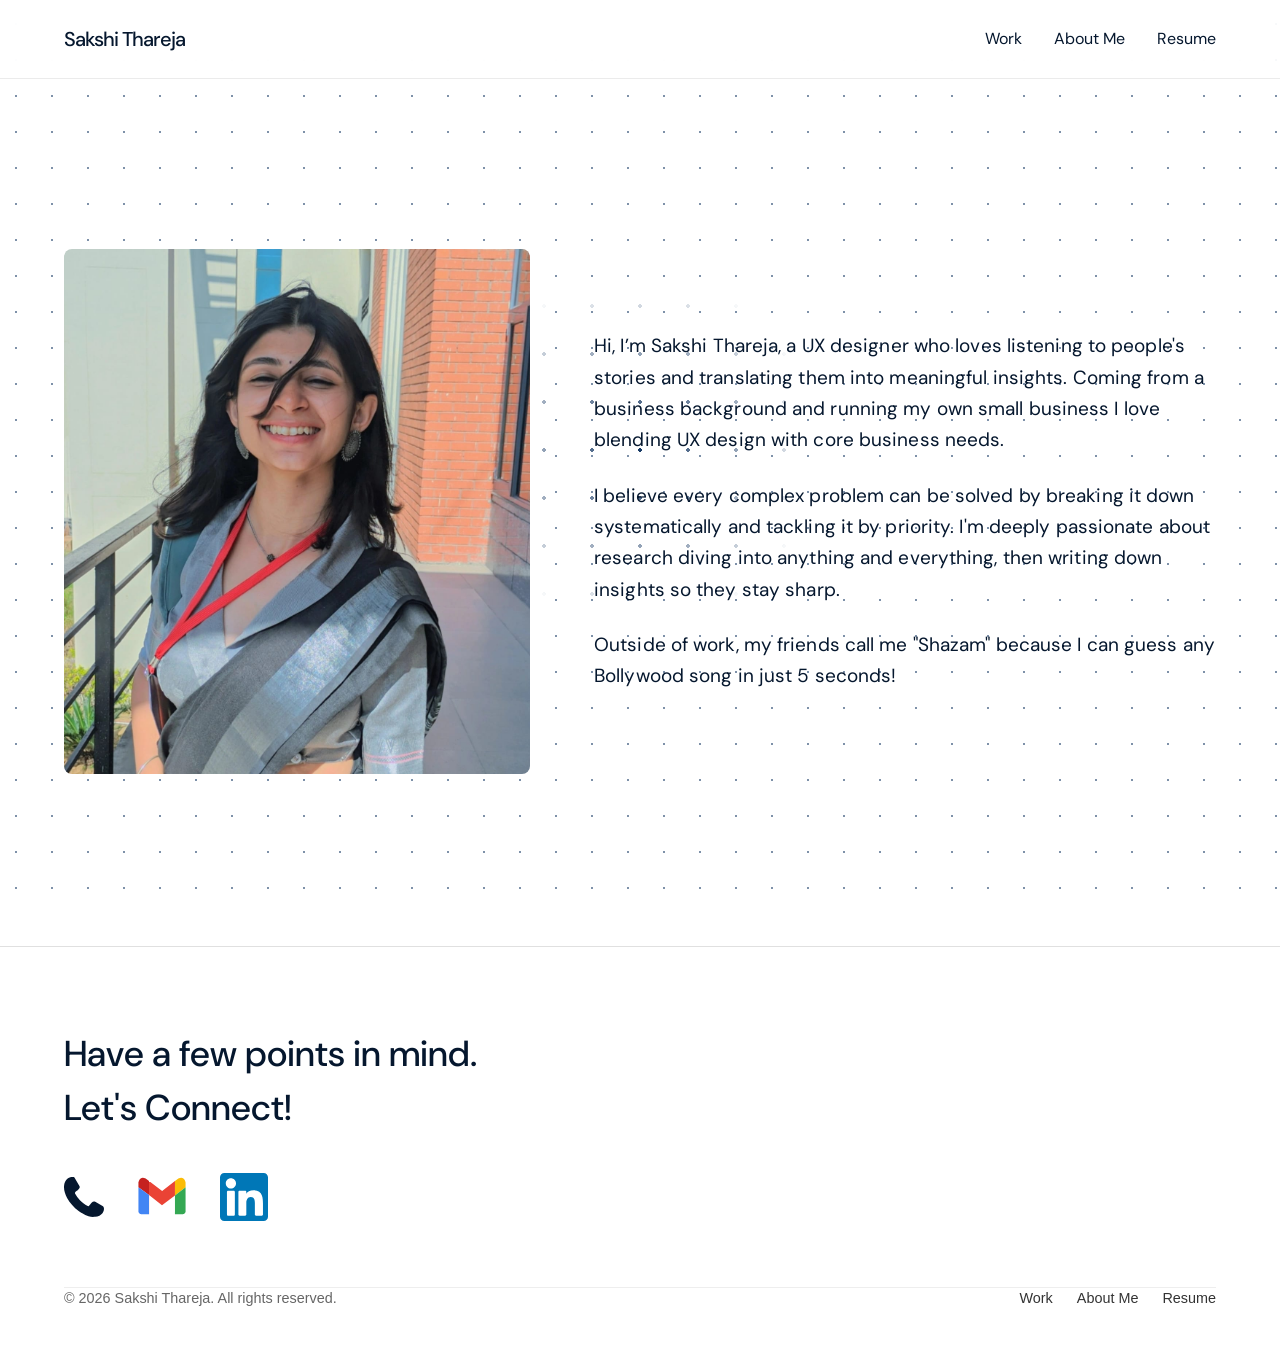
==== about.html @ 6c751b33 "Update About Me text with new bio and philosophy paragraphs" ====
<!DOCTYPE html>
<html lang="en">
<head>
  <meta charset="UTF-8">
  <meta name="viewport" content="width=device-width, initial-scale=1.0">
  <meta name="description" content="Sakshi Thareja — About Me: Connecting everyday details to UX Design.">
  <title>About Me — Sakshi Thareja</title>

  <!-- Google Font: DM Sans & Fontshare (Ranade / Switzer) -->
  <link rel="preconnect" href="https://fonts.googleapis.com">
  <link rel="preconnect" href="https://fonts.gstatic.com" crossorigin>
  <link href="https://fonts.googleapis.com/css2?family=DM+Sans:opsz,wght@9..40,300;9..40,400;9..40,500;9..40,700;9..40,800&display=swap" rel="stylesheet">
  <link href="https://api.fontshare.com/v2/css?f[]=ranade@500,600,700&f[]=switzer@400,500&display=swap" rel="stylesheet">

  <!-- Stylesheet -->
  <link rel="stylesheet" href="style.css">
  <style>
    /* Dedicated Page Styling Adjustments for about.html */
    body.about-page #about-me-section {
      margin-top: 120px !important;
      margin-bottom: 120px !important;
      min-height: 70vh !important;
      display: flex !important;
      align-items: center !important;
    }
  </style>
</head>
<body class="about-page">

  <!-- Custom Tracking Cursor -->
  <div id="custom-cursor">
    <!-- INACTIVE STATE -->
    <div class="cursor-inactive">
      <svg xmlns="http://www.w3.org/2000/svg" width="100%" height="100%" viewBox="0 0 190 188" fill="none">
        <g filter="url(#filter0_dd_424_8)">
          <circle cx="94" cy="89" r="83" stroke="white" stroke-width="4" shape-rendering="crispEdges"/>
        </g>
        <g filter="url(#filter1_dd_424_8)">
          <circle cx="94.5" cy="88.5" r="17.5" fill="#F3F3F3"/>
          <circle cx="94.5" cy="88.5" r="15.5" stroke="white" stroke-width="4"/>
        </g>
        <defs>
          <filter id="filter0_dd_424_8" x="0" y="0" width="189.5" height="187.5" filterUnits="userSpaceOnUse" color-interpolation-filters="sRGB">
            <feFlood flood-opacity="0" result="BackgroundImageFix"/>
            <feColorMatrix in="SourceAlpha" type="matrix" values="0 0 0 0 0 0 0 0 0 0 0 0 0 0 0 0 0 0 127 0" result="hardAlpha"/>
            <feOffset dx="3" dy="6"/>
            <feGaussianBlur stdDeviation="3.75"/>
            <feComposite in2="hardAlpha" operator="out"/>
            <feColorMatrix type="matrix" values="0 0 0 0 0.393996 0 0 0 0 0.846492 0 0 0 0 0.959615 0 0 0 0.41 0"/>
            <feBlend mode="normal" in2="BackgroundImageFix" result="effect1_dropShadow_424_8"/>
            <feColorMatrix in="SourceAlpha" type="matrix" values="0 0 0 0 0 0 0 0 0 0 0 0 0 0 0 0 0 0 127 0" result="hardAlpha"/>
            <feOffset dx="-5"/>
            <feGaussianBlur stdDeviation="2"/>
            <feComposite in2="hardAlpha" operator="out"/>
            <feColorMatrix type="matrix" values="0 0 0 0 0.393996 0 0 0 0 0.846492 0 0 0 0 0.959615 0 0 0 0.14 0"/>
            <feBlend mode="normal" in2="effect1_dropShadow_424_8" result="effect2_dropShadow_424_8"/>
            <feBlend mode="normal" in="SourceGraphic" in2="effect2_dropShadow_424_8" result="shape"/>
          </filter>
          <filter id="filter1_dd_424_8" x="68" y="67" width="54.5" height="52.5" filterUnits="userSpaceOnUse" color-interpolation-filters="sRGB">
            <feFlood flood-opacity="0" result="BackgroundImageFix"/>
            <feColorMatrix in="SourceAlpha" type="matrix" values="0 0 0 0 0 0 0 0 0 0 0 0 0 0 0 0 0 0 127 0" result="hardAlpha"/>
            <feOffset dx="3" dy="6"/>
            <feGaussianBlur stdDeviation="3.75"/>
            <feComposite in2="hardAlpha" operator="out"/>
            <feColorMatrix type="matrix" values="0 0 0 0 0.393996 0 0 0 0 0.846492 0 0 0 0 0.959615 0 0 0 0.41 0"/>
            <feBlend mode="normal" in2="BackgroundImageFix" result="effect1_dropShadow_424_8"/>
            <feColorMatrix in="SourceAlpha" type="matrix" values="0 0 0 0 0 0 0 0 0 0 0 0 0 0 0 0 0 0 127 0" result="hardAlpha"/>
            <feOffset dx="-5"/>
            <feGaussianBlur stdDeviation="2"/>
            <feComposite in2="hardAlpha" operator="out"/>
            <feColorMatrix type="matrix" values="0 0 0 0 0.393996 0 0 0 0 0.846492 0 0 0 0 0.959615 0 0 0 0.14 0"/>
            <feBlend mode="normal" in2="effect1_dropShadow_424_8" result="effect2_dropShadow_424_8"/>
            <feBlend mode="normal" in="SourceGraphic" in2="effect2_dropShadow_424_8" result="shape"/>
          </filter>
        </defs>
      </svg>
    </div>

    <!-- ACTIVE STATE -->
    <div class="cursor-active">
      <svg xmlns="http://www.w3.org/2000/svg" width="100%" height="100%" viewBox="0 0 190 188" fill="none">
        <g filter="url(#filter0_dd_424_9)">
          <circle cx="94" cy="89" r="83" stroke="white" stroke-width="4" shape-rendering="crispEdges"/>
        </g>
        <g filter="url(#filter1_dd_424_9)">
          <circle cx="94.5" cy="88.5" r="37.5" fill="#F3F3F3"/>
          <circle cx="94.5" cy="88.5" r="35.5" stroke="white" stroke-width="4"/>
        </g>
        <defs>
          <filter id="filter0_dd_424_9" x="0" y="0" width="189.5" height="187.5" filterUnits="userSpaceOnUse" color-interpolation-filters="sRGB">
            <feFlood flood-opacity="0" result="BackgroundImageFix"/>
            <feColorMatrix in="SourceAlpha" type="matrix" values="0 0 0 0 0 0 0 0 0 0 0 0 0 0 0 0 0 0 127 0" result="hardAlpha"/>
            <feOffset dx="3" dy="6"/>
            <feGaussianBlur stdDeviation="3.75"/>
            <feComposite in2="hardAlpha" operator="out"/>
            <feColorMatrix type="matrix" values="0 0 0 0 0.393996 0 0 0 0 0.846492 0 0 0 0 0.959615 0 0 0 0.41 0"/>
            <feBlend mode="normal" in2="BackgroundImageFix" result="effect1_dropShadow_424_9"/>
            <feColorMatrix in="SourceAlpha" type="matrix" values="0 0 0 0 0 0 0 0 0 0 0 0 0 0 0 0 0 0 127 0" result="hardAlpha"/>
            <feOffset dx="-5"/>
            <feGaussianBlur stdDeviation="2"/>
            <feComposite in2="hardAlpha" operator="out"/>
            <feColorMatrix type="matrix" values="0 0 0 0 0.393996 0 0 0 0 0.846492 0 0 0 0 0.959615 0 0 0 0.14 0"/>
            <feBlend mode="normal" in2="effect1_dropShadow_424_9" result="effect2_dropShadow_424_9"/>
            <feBlend mode="normal" in="SourceGraphic" in2="effect2_dropShadow_424_9" result="shape"/>
          </filter>
          <filter id="filter1_dd_424_9" x="48" y="47" width="94.5" height="92.5" filterUnits="userSpaceOnUse" color-interpolation-filters="sRGB">
            <feFlood flood-opacity="0" result="BackgroundImageFix"/>
            <feColorMatrix in="SourceAlpha" type="matrix" values="0 0 0 0 0 0 0 0 0 0 0 0 0 0 0 0 0 0 127 0" result="hardAlpha"/>
            <feOffset dx="3" dy="6"/>
            <feGaussianBlur stdDeviation="3.75"/>
            <feComposite in2="hardAlpha" operator="out"/>
            <feColorMatrix type="matrix" values="0 0 0 0 0.393996 0 0 0 0 0.846492 0 0 0 0 0.959615 0 0 0 0.41 0"/>
            <feBlend mode="normal" in2="BackgroundImageFix" result="effect1_dropShadow_424_9"/>
            <feColorMatrix in="SourceAlpha" type="matrix" values="0 0 0 0 0 0 0 0 0 0 0 0 0 0 0 0 0 0 127 0" result="hardAlpha"/>
            <feOffset dx="-5"/>
            <feGaussianBlur stdDeviation="2"/>
            <feComposite in2="hardAlpha" operator="out"/>
            <feColorMatrix type="matrix" values="0 0 0 0 0.393996 0 0 0 0 0.846492 0 0 0 0 0.959615 0 0 0 0.14 0"/>
            <feBlend mode="normal" in2="effect1_dropShadow_424_9" result="effect2_dropShadow_424_9"/>
            <feBlend mode="normal" in="SourceGraphic" in2="effect2_dropShadow_424_9" result="shape"/>
          </filter>
        </defs>
      </svg>
    </div>
  </div>

  <!-- Interactive Dot Grid Container -->
  <div id="interactive-grid" aria-hidden="true"></div>

  <!-- Navigation Bar Header -->
  <header class="site-header">
    <nav class="navbar" aria-label="Main Navigation">
      <a href="index.html" class="brand-logo">Sakshi Thareja</a>

      <button class="menu-toggle" id="menuToggle" aria-label="Toggle navigation menu" aria-expanded="false" aria-controls="primaryNav">
        <span class="hamburger-bar"></span>
        <span class="hamburger-bar"></span>
        <span class="hamburger-bar"></span>
      </button>

      <ul class="nav-links" id="primaryNav">
        <li><a href="index.html#work" class="nav-link">Work</a></li>
        <li><a href="about.html" class="nav-link active">About Me</a></li>
        <li><a href="index.html#resume" class="nav-link">Resume</a></li>
      </ul>
    </nav>
  </header>

  <!-- Main Content -->
  <main class="main-content">
    <!-- Standalone About Me Section -->
    <section id="about-me-section" class="about-container">
      <div class="about-grid">
        <!-- Left Column: Image -->
        <div class="about-image-wrapper">
          <img src="My image.jpeg" alt="Sakshi Thareja" class="about-image">
        </div>
        
        <!-- Right Column: Content -->
        <div class="about-text-content">
          <p class="about-bio-para">
            Hi, I’m Sakshi Thareja, a UX designer who loves listening to people's stories and translating them into meaningful insights. Coming from a business background and running my own small business I love blending UX design with core business needs.
          </p>
          <p class="about-bio-para">
            I believe every complex problem can be solved by breaking it down systematically and tackling it by priority. I'm deeply passionate about research diving into anything and everything, then writing down insights so they stay sharp.
          </p>
          <p class="about-bio-para">
            Outside of work, my friends call me "Shazam" because I can guess any Bollywood song in just 5 seconds!
          </p>
        </div>
      </div>
    </section>
  </main>

  <!-- Footer Area -->
  <footer class="site-footer" id="resume">
    <div class="footer-container">
      <div class="footer-main footer-cta-wrapper">
        <h2 class="footer-cta-text">
          Have a few points in mind.<br>Let's Connect!
        </h2>
        <div class="footer-social-links">
          <!-- 1st Icon: Phone -->
          <a href="#" aria-label="Call Me" class="social-icon phone-icon">
            <svg xmlns="http://www.w3.org/2000/svg" width="40" height="40" viewBox="0 0 40 40" fill="none">
              <g clip-path="url(#clip0_446_11)">
                <path d="M11.0155 16.4395C12.3599 18.8767 13.9094 21.2158 15.9211 23.3488C17.9393 25.4949 20.4491 27.4479 23.6978 29.1164C23.9387 29.2341 24.1666 29.2341 24.3716 29.1523C24.6809 29.0346 24.9966 28.7761 25.3059 28.4653C25.5468 28.2233 25.8462 27.8372 26.1587 27.4152C27.4087 25.7631 28.955 23.7119 31.1392 24.7392C31.188 24.7621 31.2239 24.7882 31.2727 24.8079L38.5578 29.0182C38.5806 29.0313 38.6067 29.0542 38.6262 29.0673C39.5865 29.7314 39.9836 30.7554 39.9934 31.9167C39.9934 33.0977 39.5604 34.4259 38.9257 35.548C38.0858 37.03 36.8489 38.0114 35.4231 38.6592C34.0656 39.2873 32.5552 39.6242 31.1034 39.8402C28.8248 40.1771 26.6893 39.9612 24.5051 39.2873C22.3697 38.6232 20.218 37.5273 17.8677 36.0682L17.6952 35.957C16.6177 35.2798 15.4524 34.5568 14.3098 33.7029C10.1301 30.5296 5.86903 25.9463 3.09234 20.9018C0.764865 16.6685 -0.504666 12.0983 0.188693 7.74399C0.572808 5.35583 1.59169 3.18359 3.36903 1.75069C4.91851 0.494458 7.0051 -0.192547 9.70692 0.0495406C10.0162 0.0724407 10.2929 0.25237 10.4393 0.520629L15.1106 8.45716C15.7942 9.347 15.8788 10.2303 15.5044 11.1136C15.1952 11.8366 14.5702 12.5039 13.7173 13.1255C13.4667 13.3414 13.1672 13.5606 12.8515 13.7896C11.8065 14.5519 10.6184 15.4319 11.0253 16.4657L11.0155 16.4395Z" fill="#05172E"/>
              </g>
              <defs>
                <clipPath id="clip0_446_11">
                  <rect width="40" height="40" fill="white"/>
                </clipPath>
              </defs>
            </svg>
          </a>

          <!-- 2nd Icon: Gmail -->
          <a href="mailto:contact@sakshithareja.com" aria-label="Email Me" class="social-icon gmail-icon">
            <svg xmlns="http://www.w3.org/2000/svg" width="60" height="60" viewBox="0 0 60 60" fill="none">
              <path d="M0 21.3334C0 13.866 0 10.1323 1.45324 7.28012C2.73156 4.77131 4.77131 2.73156 7.28012 1.45324C10.1323 0 13.866 0 21.3334 0H38.6666C46.134 0 49.8677 0 52.7199 1.45324C55.2287 2.73156 57.2685 4.77131 58.5467 7.28012C60 10.1323 60 13.866 60 21.3334V38.6666C60 46.134 60 49.8677 58.5467 52.7199C57.2685 55.2287 55.2287 57.2685 52.7199 58.5467C49.8677 60 46.134 60 38.6666 60H21.3334C13.866 60 10.1323 60 7.28012 58.5467C4.77131 57.2685 2.73156 55.2287 1.45324 52.7199C0 49.8677 0 46.134 0 38.6666V21.3334Z" fill="white"/>
              <path d="M42.9675 13.9777L30.138 23.9901L17.0152 13.9777V13.9804L17.0311 13.994V28.014L29.9902 38.2427L42.9675 28.4089V13.9777Z" fill="#EA4335"/>
              <path d="M46.3352 11.5423L42.966 13.9777V28.4089L53.5678 20.2693V15.3659C53.5678 15.3659 52.281 8.36267 46.3352 11.5423Z" fill="#FBBC05"/>
              <path d="M42.966 28.4089V47.1266H51.0917C51.0917 47.1266 53.4041 46.8885 53.5704 44.2528V20.2693L42.966 28.4089Z" fill="#34A853"/>
              <path d="M17.0317 47.1431V28.014L17.0152 28.0005L17.0317 47.1431Z" fill="#C5221F"/>
              <path d="M17.0146 13.9801L13.6638 11.5582C7.71812 8.3786 6.42857 15.3791 6.42857 15.3791V20.2824L17.0146 28.0001V13.9801Z" fill="#C5221F"/>
              <path d="M17.0152 13.9809V28.0009L17.0317 28.0144V13.9944L17.0152 13.9809Z" fill="#C5221F"/>
              <path d="M6.42857 20.286V44.2695C6.59242 46.908 8.90728 47.1435 8.90728 47.1435H17.0331L17.0146 28.0009L6.42857 20.286Z" fill="#4285F4"/>
            </svg>
          </a>

          <!-- 3rd Icon: LinkedIn -->
          <a href="#" aria-label="LinkedIn" class="social-icon linkedin-icon">
            <svg xmlns="http://www.w3.org/2000/svg" width="48" height="48" viewBox="0 0 48 48" fill="none">
              <g clip-path="url(#clip0_446_14)">
                <path d="M43.658 0H4.34199C1.944 0 0 1.944 0 4.34199V43.6579C0 46.056 1.944 48 4.34199 48H43.6579C46.056 48 48 46.056 48 43.6579V4.34199C48 1.944 46.056 0 43.658 0ZM14.8532 41.4464C14.8532 42.1442 14.2875 42.7099 13.5897 42.7099H8.21089C7.51301 42.7099 6.94731 42.1442 6.94731 41.4464V18.8988C6.94731 18.2009 7.51301 17.6352 8.21089 17.6352H13.5897C14.2875 17.6352 14.8532 18.2009 14.8532 18.8988V41.4464ZM10.9003 15.5098C8.0782 15.5098 5.79041 13.222 5.79041 10.3999C5.79041 7.57784 8.0782 5.29005 10.9003 5.29005C13.7223 5.29005 16.0101 7.57784 16.0101 10.3999C16.0101 13.222 13.7225 15.5098 10.9003 15.5098ZM42.9625 41.5481C42.9625 42.1897 42.4423 42.7099 41.8007 42.7099H36.0289C35.3873 42.7099 34.8671 42.1897 34.8671 41.5481V30.9721C34.8671 29.3943 35.3299 24.0584 30.744 24.0584C27.1868 24.0584 26.4653 27.7107 26.3205 29.3497V41.5481C26.3205 42.1897 25.8004 42.7099 25.1587 42.7099H19.5763C18.9347 42.7099 18.4145 42.1897 18.4145 41.5481V18.797C18.4145 18.1554 18.9347 17.6352 19.5763 17.6352H25.1587C25.8002 17.6352 26.3205 18.1554 26.3205 18.797V20.7641C27.6395 18.7847 29.5997 17.2569 33.7733 17.2569C43.0154 17.2569 42.9625 25.8913 42.9625 30.6356V41.5481Z" fill="#0077B7"/>
              </g>
              <defs>
                <clipPath id="clip0_446_14">
                  <rect width="48" height="48" fill="white"/>
                </clipPath>
              </defs>
            </svg>
          </a>
        </div>
      </div>

      <div class="footer-bottom">
        <p>© 2026 Sakshi Thareja. All rights reserved.</p>
        <div class="footer-links">
          <a href="index.html#work">Work</a>
          <a href="about.html">About Me</a>
          <a href="index.html#resume">Resume</a>
        </div>
      </div>
    </div>
  </footer>

  <!-- JavaScript -->
  <script src="script.js"></script>
</body>
</html>
---- style.css ----
/* ==========================================================================
   Sakshi Thareja - Minimalist Portfolio & 2-Column Work Grid Theme
   Typography: Helvetica Neue / Helvetica (24px Title / 16px Subtitle & Tags)
   Location: Desktop > Portfolio M.Des > New Portfolio
   ========================================================================== */

/* --------------------------------------------------------------------------
   1. CSS Reset & Design Tokens
   -------------------------------------------------------------------------- */
*,
*::before,
*::after {
  box-sizing: border-box;
  margin: 0;
  padding: 0;
  cursor: none !important;
  text-shadow: none !important;
}

/* Base cursor container setup */
#custom-cursor {
  position: fixed !important;
  top: 0;  /* No !important so JS can update coordinates freely */
  left: 0; /* No !important so JS can update coordinates freely */
  width: 44px !important;  /* Reduced from 60px */
  height: 44px !important; /* Reduced from 60px */
  pointer-events: none !important;
  z-index: 100000 !important;
  transform: translate(-50%, -50%) !important;
  opacity: 0; /* Hide initially until first mouse movement */
  transition: opacity 0.3s ease; /* Smooth fade in */
  will-change: left, top, opacity;
}

/* Overlap the two states perfectly */
.cursor-inactive,
.cursor-active {
  position: absolute;
  top: 0;
  left: 0;
  width: 100%;
  height: 100%;
  transition: opacity 0.2s ease-in-out, transform 0.2s ease-in-out;
}

/* Initial State */
.cursor-active {
  opacity: 0;
  transform: scale(0.8);
}

/* Active/Hover State */
#custom-cursor.is-active .cursor-inactive {
  opacity: 0;
  transform: scale(1.1);
}

#custom-cursor.is-active .cursor-active {
  opacity: 1;
  transform: scale(1);
}

:root {
  /* Color Palette Tokens */
  --color-black: #000000;
  --color-blue-deep: #0a2e5c;
  --color-blue-light: #3b76b3;
  --color-white: #ffffff;
  --color-text-dark: #000000;
  --color-text-light: #ffffff;

  /* Font Families: DM Sans Stack for Primary Brand Elements */
  --font-brand: 'DM Sans', -apple-system, BlinkMacSystemFont, 'Segoe UI', Roboto, sans-serif;
  --font-nav: 'Switzer', -apple-system, BlinkMacSystemFont, 'Segoe UI', Roboto, sans-serif;

  /* Motion & Transitions */
  --transition-fast: 0.2s ease;
  --transition-smooth: 0.35s cubic-bezier(0.16, 1, 0.3, 1);
}

/* --------------------------------------------------------------------------
   1.5. Video Loading Animation (Exact Uploaded Jordan Lloyd Wave)
   -------------------------------------------------------------------------- */
body.is-loading {
  background-color: #000000 !important;
  overflow: hidden !important;
}

body.is-loaded {
  overflow-x: hidden !important;
}

/* --------------------------------------------------------------------------
   2. Global Scroll Behavior & Background Theme (Native Hardware Smooth Scroll)
   -------------------------------------------------------------------------- */
html {
  min-height: 100%;
  scroll-behavior: smooth !important; /* Native hardware-accelerated smooth scrolling without text blur */
  scroll-padding-top: 76px;
  -webkit-text-size-adjust: 100%;
  overflow-x: hidden;
  max-width: 100vw;
}

[id] {
  scroll-margin-top: 76px;
}

body {
  min-height: 100vh;
  margin: 0;
  padding: 0;
  padding-top: 76px; /* Offset for fixed header height */
  font-family: var(--font-nav);
  color: var(--color-text-light);
  line-height: 1.5;
  -webkit-font-smoothing: auto;
  -moz-osx-font-smoothing: auto;
  text-rendering: optimizeLegibility;
  overflow-x: hidden;
  max-width: 100vw;

  /* Full-Page Vertical Linear Gradient */
  background-image: linear-gradient(
    to bottom,
    #000000 0%,
    #000000 30%,
    #0a2e5c 50%,
    #3b76b3 75%,
    #ffffff 85%,
    #ffffff 100%
  );
  background-size: 100% 100%;
  background-repeat: no-repeat;
  background-attachment: scroll;
}

/* --------------------------------------------------------------------------
   3. Global Fixed Interactive Dot Matrix Wallpaper with Mouse Spotlight
   -------------------------------------------------------------------------- */
#interactive-grid {
  position: fixed;
  top: 0;
  left: 0;
  width: 100vw;
  height: 100vh;
  z-index: -1; /* Keeps it strictly behind all text and sections as fixed wallpaper */
  background: transparent;
  overflow: hidden;
}

canvas#interactive-grid {
  display: block;
  pointer-events: none;
}

div#interactive-grid {
  display: grid;
  justify-content: center;
  align-content: center;
  pointer-events: auto;
}

/* Mouse-Tracking Radial Spotlight Overlay for DOM fallback */
div#interactive-grid::after {
  content: "";
  position: absolute;
  top: 0;
  left: 0;
  width: 100%;
  height: 100%;
  pointer-events: none;
  background-image: radial-gradient(circle, rgba(255, 255, 255, 0.95) 1.5px, transparent 1.5px);
  background-size: 48px 48px; /* Matches the 48px grid cell spacing */
  background-position: center center;
  mask-image: radial-gradient(circle 180px at var(--mouse-x, 50%) var(--mouse-y, 50%), black 0%, transparent 100%);
  -webkit-mask-image: radial-gradient(circle 180px at var(--mouse-x, 50%) var(--mouse-y, 50%), black 0%, transparent 100%);
}

/* Individual Grid Cell (Restored Spacious 48px Spacing) */
.grid-cell {
  display: flex;
  justify-content: center;
  align-items: center;
  width: 48px;
  height: 48px;
  contain: strict; /* High-performance layout containment for fast rendering */
}

/* 2px x 2px Micro Dot Architecture with Exact 75% Base Opacity */
.grid-dot {
  width: 2px;
  height: 2px;
  border-radius: 50%;
  background-color: rgba(255, 255, 255, 0.75); /* Exactly 75% opacity base white */
  transition: background-color 0.25s ease, box-shadow 0.25s ease, transform 0.8s ease, opacity 0.8s ease;
  will-change: transform, opacity, background-color, box-shadow;
  pointer-events: auto;
}

/* Radiant 100% Full Opacity Glow Interaction on Hover */
.grid-cell:hover .grid-dot,
.grid-dot:hover {
  background-color: #ffffff; /* 100% Solid pure white (1.0 opacity) */
  box-shadow: 0 0 10px 4px #ffffff, 0 0 20px 6px rgba(255, 255, 255, 0.85); /* Intense LED radial glow */
  transition: background-color 0.05s ease, box-shadow 0.05s ease;
}

/* Blue Dot Grid Transformation when Viewer Reaches Footer Section */
body.footer-grid-active .grid-dot {
  background-color: rgba(10, 46, 92, 0.7) !important; /* Visible deep blue dots on white footer */
}

body.footer-grid-active #interactive-grid::after {
  background-image: radial-gradient(circle, rgba(10, 46, 92, 0.95) 2px, transparent 2px) !important;
}

body.footer-grid-active .grid-cell:hover .grid-dot,
body.footer-grid-active .grid-dot:hover {
  background-color: #0a2e5c !important; /* Vibrant deep blue highlight */
  box-shadow: 0 0 10px 4px #3b76b3, 0 0 20px 6px rgba(59, 118, 179, 0.85) !important;
}

/* --------------------------------------------------------------------------
   4. 100% Full Viewport-Width Frosted Glass (Glassmorphism) Navigation Bar Header
   -------------------------------------------------------------------------- */
.site-header,
header {
  position: fixed !important;
  top: 0 !important;
  left: 0 !important;
  right: 0 !important;
  width: 100% !important;
  max-width: 100% !important;
  box-sizing: border-box !important;
  background: rgba(10, 10, 15, 0.4) !important; /* Semi-transparent dark overlay */
  backdrop-filter: blur(12px) !important; /* Key frosted glass effect */
  -webkit-backdrop-filter: blur(12px) !important;
  border-bottom: 1px solid rgba(255, 255, 255, 0.08) !important; /* Soft rim highlight */
  box-shadow: none !important;
  z-index: 999 !important; /* Ensures it stays above all other content */
  pointer-events: auto !important;
  transition: opacity 0.8s ease;
}

body.is-loading .site-header {
  opacity: 0 !important;
  pointer-events: none !important;
}

body.is-loaded .site-header {
  opacity: 1 !important;
  transition: opacity 0.8s ease;
}

/* Inner Centered Content Layout Wrapper */
.navbar,
nav {
  position: relative;
  display: flex;
  justify-content: space-between;
  align-items: center;
  padding: 24px 5%;
  width: 100%;
  max-width: 1440px;
  margin: 0 auto;
  background: transparent !important;
  border: none !important;
  box-shadow: none !important;
  backdrop-filter: none !important;
  -webkit-backdrop-filter: none !important;
  pointer-events: auto;
}

/* Base Styles for Menu Links: Helvetica Regular 400 @ 16px */
header a,
nav a,
.navbar a,
.nav-link {
  font-family: var(--font-brand); /* 'Helvetica Neue', Helvetica, Arial, sans-serif */
  font-size: 16px !important; /* 16px Base Menu Font Size */
  font-weight: 400 !important; /* Regular 400 Weight */
  color: #ffffff !important; /* Solid White */
  text-decoration: none;
  transition: opacity var(--transition-fast);
  pointer-events: auto;
}

/* Override Styles for Brand Logo / Name: Helvetica Medium 500 @ 20px */
.brand-logo,
.navbar-brand,
.logo,
header .brand-logo,
header .navbar-brand,
nav .logo {
  font-family: var(--font-brand);
  font-size: 20px !important; /* 20px Logo Font Size */
  font-weight: 500 !important; /* Medium 500 Weight */
  color: #ffffff !important; /* Solid White */
  letter-spacing: -0.05em;
  text-decoration: none;
  transition: opacity var(--transition-fast);
  pointer-events: auto;
}

.brand-logo:hover,
header a:hover,
nav a:hover,
.navbar a:hover,
.nav-link:hover {
  opacity: 0.7;
}

/* Right-side Links Container: 32px Flex Gap */
.nav-links {
  display: flex;
  align-items: center;
  gap: 32px;
  list-style: none;
  pointer-events: auto;
}

.nav-link:focus-visible,
.brand-logo:focus-visible,
.menu-toggle:focus-visible {
  outline: 2px solid #ffffff;
  outline-offset: 4px;
  border-radius: 2px;
}

/* Mobile Hamburger Button */
.menu-toggle,
button {
  display: none;
  background: transparent;
  border: none;
  cursor: pointer;
  padding: 6px;
  flex-direction: column;
  justify-content: space-between;
  width: 30px;
  height: 22px;
  z-index: 1001;
  pointer-events: auto;
}

.hamburger-bar {
  display: block;
  width: 100%;
  height: 2px;
  background-color: #ffffff !important;
  border-radius: 2px;
  transition: transform var(--transition-smooth), opacity var(--transition-smooth);
}

.menu-toggle.is-active .hamburger-bar:nth-child(1) {
  transform: translateY(8px) rotate(45deg);
}

.menu-toggle.is-active .hamburger-bar:nth-child(2) {
  opacity: 0;
}

.menu-toggle.is-active .hamburger-bar:nth-child(3) {
  transform: translateY(-8px) rotate(-45deg);
}

/* Mobile Responsiveness (< 768px) */
@media (max-width: 768px) {
  .navbar,
  nav {
    padding: 18px 5%;
  }

  .brand-logo {
    font-size: 18px !important;
  }

  .menu-toggle {
    display: flex;
  }

  .nav-links {
    position: absolute;
    top: 100%;
    left: 0;
    width: 100%;
    background-color: rgba(10, 10, 15, 0.85) !important;
    backdrop-filter: blur(16px);
    -webkit-backdrop-filter: blur(16px);
    flex-direction: column;
    align-items: flex-start;
    gap: 0;
    padding: 0 5%;
    border-bottom: 1px solid rgba(255, 255, 255, 0.12) !important;
    max-height: 0;
    overflow: hidden;
    opacity: 0;
    visibility: hidden;
    transition: max-height 0.4s cubic-bezier(0.16, 1, 0.3, 1),
                opacity 0.3s ease,
                visibility 0.3s ease;
  }

  .nav-links.is-open {
    max-height: 320px;
    opacity: 1;
    visibility: visible;
    padding-bottom: 20px;
    padding-top: 8px;
    box-shadow: 0 10px 30px rgba(0, 0, 0, 0.4);
    pointer-events: auto;
  }

  .nav-link {
    display: block;
    padding: 12px 0;
    font-size: 16px !important;
    font-weight: 400 !important;
    color: #ffffff !important;
    border-bottom: 1px solid rgba(255, 255, 255, 0.1);
  }

  .nav-link:last-child {
    border-bottom: none;
  }
}

/* --------------------------------------------------------------------------
   5. Hero Section (#hero) Helvetica Typography & Letter Assembly
   -------------------------------------------------------------------------- */
.main-content {
  position: relative;
  z-index: 10;
  width: 100%;
  margin: 0 auto;
  padding: 0;
  pointer-events: none;
}

/* Reduced Spacing Hero Section */
.hero-section,
#hero {
  position: relative;
  display: flex;
  justify-content: center;
  align-items: center;
  min-height: 85vh !important;
  width: 100%;
  padding: 0 5% 2vh !important;
  margin-bottom: 0 !important;
  text-align: center;
  background-color: transparent;
  pointer-events: none; /* Allows cursor hover to pass through to dot grid */
}

/* Layered Headline Wrapper Container */
.hero-text-wrapper,
#hero .hero-text-wrapper {
  position: relative;
  z-index: 2;
  display: flex;
  justify-content: center;
  align-items: center;
  text-align: center;
  margin: 0 auto;
  pointer-events: none;
  opacity: 1;
}

/* Primary Headline DM Sans Typography & Fade Entrance when animation ends */
.hero-title,
.dotted-text,
#hero h1 {
  position: relative;
  font-family: var(--font-brand); /* 'DM Sans', sans-serif */
  font-weight: 700; /* Bold */
  font-size: clamp(2.8rem, 5.2vw, 5.25rem); /* Proportional scaling on all monitors and laptops */
  line-height: 1.15; /* Tightly stacked 115% line height for 3 lines */
  letter-spacing: -0.05em;
  text-align: center;
  color: #ffffff; /* Solid White Typography */
  margin: 0;
  pointer-events: none; /* Allows cursor hover to pass through to dot grid */
  opacity: 0;
  transition: opacity 1.2s ease;
  will-change: opacity;
}

.title-line {
  display: inline;
}

body.is-loading .hero-title,
body.is-loading .hero-text-wrapper,
body.is-loading #hero h1 {
  opacity: 0 !important;
}

body.is-loaded .hero-title,
body.is-loaded .hero-text-wrapper,
body.is-loaded #hero h1 {
  opacity: 1 !important;
}

/* --------------------------------------------------------------------------
   6. Perfectly Centered #about-intro & Uniform Floating Cards
   -------------------------------------------------------------------------- */
#about-intro {
  display: flex !important;
  flex-direction: column !important;
  justify-content: center !important;
  align-items: center !important;
  position: relative !important; /* Positioning context for floating cards */
  z-index: 10;
  width: 100%;
  min-height: 100vh;
  background-color: transparent; /* Transparent background to reveal dark wallpaper */
  color: #ffffff; /* Crisp white text */
  text-align: center;
  margin-top: 0 !important;
  padding: 5vh 5% 100px !important;
  pointer-events: none; /* Allows cursor hover to pass straight through to dot grid behind */
  overflow: hidden;
}

/* Initial Unrevealed State: Invisible & Pushed Down 40px */
#about-intro .content-wrapper {
  max-width: 1200px;
  width: 100%;
  margin: 0 auto;
  display: flex;
  flex-direction: column;
  align-items: center;
  justify-content: center;
  pointer-events: none;
  opacity: 0;
  transform: translateY(40px); /* Pushes text down slightly */
  transition: opacity 1s ease-out, transform 1s ease-out; /* Smooth 1-second fade and slide */
  will-change: opacity, transform;
}

/* Revealed State Triggered by IntersectionObserver on #about-intro */
#about-intro.is-visible .content-wrapper {
  opacity: 1;
  transform: translateY(0); /* Brings it back smoothly to original position */
}

/* Line 1 ("Hi!"): Helvetica Bold (700) - Fluid Responsive */
.about-line1 {
  font-family: var(--font-brand); /* 'Helvetica Neue', Helvetica, Arial, sans-serif */
  font-weight: 700; /* Bold (700) */
  font-size: clamp(2.8rem, 4.5vw, 4.5rem); /* Scales smoothly from laptops to wide monitors */
  line-height: 1.1;
  color: #ffffff;
  letter-spacing: -0.05em;
  pointer-events: none;
}

/* Line 2 ("I'm Sakshi"): Helvetica SemiBold (600) - Fluid Responsive */
.about-line2 {
  font-family: var(--font-brand); /* 'Helvetica Neue', Helvetica, Arial, sans-serif */
  font-weight: 600; /* SemiBold (600) */
  font-size: clamp(2.8rem, 4.5vw, 4.5rem); /* Scales smoothly from laptops to wide monitors */
  line-height: 1.1;
  color: #ffffff;
  letter-spacing: -0.05em;
  margin-top: 4px;
  margin-bottom: 8px !important;
  pointer-events: none;
}

/* Line 3 ("And I love to"): Switzer Regular (400) */
.about-line3 {
  font-family: var(--font-nav); /* Switzer Regular (400) */
  font-weight: 400 !important; /* Regular (400) */
  font-size: clamp(13px, 1.2vw, 16px) !important;
  line-height: 1.3;
  color: #ffffff;
  margin-top: 0 !important;
  pointer-events: none;
}

/* Uniform Floating Glass Card Styling - Desktop & Large Displays */
.floating-card {
  position: absolute;
  padding: 16px 24px;
  border-radius: 8px !important;
  width: auto !important;
  max-width: 440px !important;
  text-align: left !important;
  box-sizing: border-box !important;
  
  /* Enhanced Glassmorphism Properties */
  background: rgba(255, 255, 255, 0.05) !important;
  backdrop-filter: blur(12px) !important;
  -webkit-backdrop-filter: blur(12px) !important;
  border: 1px solid rgba(255, 255, 255, 0.15) !important;
  box-shadow: none !important;

  /* Typography */
  font-family: 'Helvetica Neue', Helvetica, Arial, sans-serif;
  color: #ffffff;

  /* Setup for animation */
  opacity: 0;
  pointer-events: none;
  will-change: opacity, margin-top;
}

/* Ensure the first word remains strictly Bold */
.floating-card strong {
  font-weight: 700 !important; /* Bold 700 */
}

/* Feature Point Custom Illustration Layout Reset & Typography */
.feature-point {
  display: inline-flex !important;
  align-items: center !important;
  gap: 18px !important;
  width: auto !important;
  
  /* Resetting the old box styles completely */
  border: none !important;
  background: transparent !important;
  padding: 0 !important;
  box-shadow: none !important;
  backdrop-filter: none !important;
  -webkit-backdrop-filter: none !important;
}

.feature-icon {
  width: auto !important;
  max-height: 75px !important;
  object-fit: contain !important;
  display: block !important;
  flex-shrink: 0 !important;
}

.feature-text {
  font-family: "DM Sans", sans-serif !important;
  font-size: 22px !important;
  font-style: normal !important;
  font-weight: 400 !important;
  line-height: 1.3 !important;
  letter-spacing: -0.03em !important;
  color: rgba(255, 255, 255, 0.85) !important;
  text-align: left !important;
  margin: 0 !important;
  white-space: nowrap !important;
}

.feature-text strong {
  font-weight: 800 !important;
  color: #FFF !important;
}

/* Top Cards: Aligned to 5% nav grid boundary (-200px offset) */
.card-top-left { 
  top: 50% !important; 
  left: max(5%, calc(50% - 648px)) !important; 
  transform: translateY(calc(-50% - 200px)) !important; 
}
.card-top-right { 
  top: 50% !important; 
  right: max(5%, calc(50% - 648px)) !important; 
  transform: translateY(calc(-50% - 200px)) !important; 
}

/* Bottom Cards: Aligned to 5% nav grid boundary (+140px offset) */
.card-bottom-left { 
  top: 50% !important; 
  left: max(5%, calc(50% - 648px)) !important; 
  transform: translateY(calc(-50% + 140px)) !important; 
}
.card-bottom-right { 
  top: 50% !important; 
  right: max(5%, calc(50% - 648px)) !important; 
  transform: translateY(calc(-50% + 140px)) !important; 
}

/* Non-Overwriting Fade & Entrance Sequence */
@keyframes cardReveal {
  0% {
    opacity: 0;
    margin-top: 20px; /* Starts slightly lower than assigned position */
  }
  100% {
    opacity: 1;
    margin-top: 0;
  }
}

/* The .is-visible class is applied to #about-intro by the scroll script */
#about-intro.is-visible .card-top-left {
  animation: cardReveal 0.8s ease-out 1.0s forwards; /* Starts at 1.0s */
}
#about-intro.is-visible .card-top-right {
  animation: cardReveal 0.8s ease-out 1.5s forwards; /* Starts at 1.5s */
}
#about-intro.is-visible .card-bottom-right {
  animation: cardReveal 0.8s ease-out 2.0s forwards; /* Starts at 2.0s */
}
#about-intro.is-visible .card-bottom-left {
  animation: cardReveal 0.8s ease-out 2.5s forwards; /* Starts at 2.5s */
}

/* --------------------------------------------------------------------------
   7. Work Section Intro Header (#work-intro) & Strict 2-Column Work Grid (#work-grid)
   -------------------------------------------------------------------------- */
#work,
#work-intro {
  text-align: center !important;
  display: flex !important;
  flex-direction: column !important;
  align-items: center !important;
  justify-content: center !important;
  width: 100% !important;
  margin-top: 0 !important;
  padding-top: 2vh !important; /* Reduced from 15vh to pull the text up */
  padding-bottom: 2vh;
  padding-left: 0;
  padding-right: 0;
  opacity: 0;
  transform: translateY(30px);
  transition: opacity 1s ease-out, transform 1s ease-out;
  will-change: opacity, transform;
  pointer-events: none;
}

#work.is-visible,
#work-intro.is-visible {
  opacity: 1;
  transform: translateY(0);
}

.work-subtitle {
  text-align: center !important;
  width: 100% !important;
  margin: 0 auto 12px auto !important;
}

/* Reusable Scroll-Triggered Fade & Slide Animation State */
.fade-in-section {
  opacity: 0 !important;
  transform: translateY(40px) !important; /* Starts 40px lower */
  visibility: hidden !important;
  transition: opacity 0.8s ease-out, transform 0.8s ease-out, visibility 0.8s ease-out !important;
  will-change: opacity, visibility, transform !important;
}

.fade-in-section.is-visible {
  opacity: 1 !important;
  transform: none !important; /* Glides up to original position */
  visibility: visible !important;
}

/* 8. Small Business Section Intro Header (#small-business-intro) */
#small-business-intro {
  display: flex !important;
  flex-direction: column !important;
  align-items: center !important;
  justify-content: center !important;
  padding-top: 15vh !important; /* Standardized to 15vh to match global section spacing */
  margin-top: 0 !important;
  margin-bottom: 24px !important;
  width: 100% !important;
  text-align: center !important;
  opacity: 0;
  transform: translateY(30px);
  transition: opacity 1s ease-out, transform 1s ease-out;
  will-change: opacity, transform;
}

#small-business-intro.is-visible {
  opacity: 1;
  transform: translateY(0);
}

/* 9. Small Business Video Showcase Container */
.video-container {
  width: 100% !important;
  max-width: 1440px !important;
  margin: 0 auto !important;
  padding-left: 5% !important; /* Synced to navbar and work-grid 5% margins */
  padding-right: 5% !important;
  box-sizing: border-box !important;
  margin-bottom: 32px !important; /* Tightened gap below video */
  text-align: center !important;
}

.showcase-video {
  max-height: 70vh !important; /* Prevents the video from being taller than 70% of viewport height */
  width: auto !important; /* Allows width to scale proportionally down with the height */
  max-width: 100% !important; /* Prevents horizontal overflow */
  margin: 0 auto !important; /* Centers the video horizontally */
  
  display: block !important;
  border-radius: 8px !important; /* Matches 8px radius of project cards */
  border: 1px solid rgba(255, 255, 255, 0.1) !important;
  background: rgba(255, 255, 255, 0.05) !important; /* Placeholder color before video loads */
}

/* 10. Livia Handcrafted Statement Section */
.statement-container {
  width: 100% !important;
  max-width: 1440px !important;
  margin-top: 0 !important; /* Pulls text flush beneath video margin */
  margin-bottom: 15vh !important;
  margin-left: auto !important;
  margin-right: auto !important;
  padding-left: 5% !important;
  padding-right: 5% !important;
  box-sizing: border-box !important;
  display: flex !important;
  justify-content: center !important;
  opacity: 0;
  transform: translateY(30px);
  transition: opacity 1s ease-out, transform 1s ease-out;
  will-change: opacity, transform;
}

.statement-container.is-visible {
  opacity: 1;
  transform: translateY(0);
}

.statement-text-wrapper {
  width: 100% !important;
  max-width: 950px !important;
  margin: 0 auto !important;
  text-align: center !important;
}

.statement-heading {
  color: #ffffff !important;
  font-family: 'DM Sans', sans-serif !important;
  font-size: 24px !important;
  font-style: normal !important;
  font-weight: 300 !important; /* Updated to 300 weight */
  line-height: 40px !important; 
  letter-spacing: -0.48px !important;
  margin-bottom: 24px !important;
  width: 100% !important;
  max-width: 100% !important;
  text-align: center !important;
}

.statement-but {
  display: block !important;
  margin: 8px 0 !important;
  font-style: normal !important;
}

.statement-paragraph {
  margin-top: 24px !important;
  width: 100% !important;
  max-width: 100% !important;
  text-align: center !important;
}

.ux-insight-line1,
.ux-insight-line2 {
  color: #ffffff !important;
  font-family: 'DM Sans', sans-serif !important;
  font-size: 24px !important;
  font-style: normal !important;
  font-weight: 300 !important; /* Updated to 300 weight */
  line-height: 30px !important;
  letter-spacing: -0.48px !important;
  margin-bottom: 16px !important;
}

.ux-insight-line3 {
  color: #ffffff !important;
  font-family: 'DM Sans', sans-serif !important;
  font-size: 24px !important;
  font-style: normal !important;
  font-weight: 700 !important; /* Remains bold to emphasize the final punchline */
  line-height: 48px !important;
  letter-spacing: -0.48px !important;
  margin-top: 16px !important;
}

@media (max-width: 768px) {
  .statement-heading,
  .ux-insight-line1,
  .ux-insight-line2,
  .ux-insight-line3 {
    font-size: 18px !important;
    line-height: 1.4 !important;
  }
}

/* 11. About Me Section (2-Column Grid) & Dark Grid Interaction */
#about-me-section {
  --grid-dot-color: rgba(5, 23, 46, 0.18) !important; 
}

body.dark-grid-interaction .grid-dot {
  background-color: rgba(5, 23, 46, 0.25) !important;
}

body.dark-grid-interaction #interactive-grid::after {
  background-image: radial-gradient(circle, rgba(5, 23, 46, 0.4) 1.5px, transparent 1.5px) !important;
}

body.dark-grid-interaction .grid-cell:hover .grid-dot,
body.dark-grid-interaction .grid-dot:hover {
  background-color: rgba(5, 23, 46, 1) !important;
  box-shadow: 0 0 10px 4px rgba(5, 23, 46, 0.5), 0 0 20px 6px rgba(5, 23, 46, 0.3) !important;
}

body.dark-grid-interaction .interactive-cursor,
body.dark-grid-interaction .grid-glow-dot {
  background-color: rgba(5, 23, 46, 0.4) !important;
  box-shadow: 0 0 12px rgba(5, 23, 46, 0.2) !important;
}

.about-container {
  width: 100% !important;
  max-width: 1440px !important;
  margin-top: 15vh !important; 
  margin-bottom: 15vh !important; /* Space before the footer */
  margin-left: auto !important;
  margin-right: auto !important;
  padding-left: 5% !important; 
  padding-right: 5% !important;
  box-sizing: border-box !important;
}

.about-grid {
  display: grid !important;
  grid-template-columns: auto 1fr !important;
  gap: 64px !important;
  align-items: center !important;
}

.about-image-wrapper {
  display: block !important;
}

.about-image {
  width: 466px !important;
  height: 525px !important;
  aspect-ratio: 79 / 89 !important;
  object-fit: cover !important;
  border-radius: 8px !important;
  display: block !important;
}

.about-header {
  font-family: 'DM Sans', sans-serif !important;
  font-size: 20px !important;
  font-style: normal !important;
  font-weight: 700 !important;
  line-height: 28px !important; /* 140% */
  margin-bottom: 20px !important;
}

.about-list {
  font-family: 'DM Sans', sans-serif !important;
  font-size: 20px !important;
  font-style: normal !important;
  font-weight: 400 !important;
  line-height: 24px !important; /* 120% */
  letter-spacing: 0.4px !important;
  margin-bottom: 24px !important;
}

.about-subtext {
  font-family: 'DM Sans', sans-serif !important;
  font-size: 20px !important;
  font-style: normal !important;
  font-weight: 400 !important;
  line-height: 24px !important; /* 120% */
  letter-spacing: 0.4px !important;
  margin-bottom: 24px !important;
}

.about-punchline {
  font-family: 'DM Sans', sans-serif !important;
  font-size: 24px !important;
  font-style: normal !important;
  font-weight: 700 !important;
  line-height: 28px !important; /* 116.667% */
}

.about-bio-para {
  font-family: 'DM Sans', sans-serif !important;
  font-size: 19px !important;
  font-style: normal !important;
  font-weight: 400 !important;
  line-height: 1.65 !important;
  letter-spacing: 0.1px !important;
  color: #05172E !important;
  margin: 0 0 24px 0 !important;
  max-width: 680px !important;
}

.about-bio-para:last-child {
  margin-bottom: 0 !important;
}

/* ==========================================================================
   Dedicated White Background & Blue Grid Theme for About Me Page (about.html)
   ========================================================================== */
body.about-page {
  background-color: #ffffff !important;
  background-image: none !important;
  color: #05172E !important;
}

body.about-page .grid-dot {
  background-color: rgba(10, 46, 92, 0.7) !important; /* Crisp blue dots on white background */
}

body.about-page #interactive-grid::after {
  background-image: radial-gradient(circle, rgba(10, 46, 92, 0.95) 2px, transparent 2px) !important;
}

body.about-page .grid-cell:hover .grid-dot,
body.about-page .grid-dot:hover {
  background-color: #0a2e5c !important;
  box-shadow: 0 0 10px 4px #3b76b3, 0 0 20px 6px rgba(59, 118, 179, 0.85) !important;
}

body.about-page .site-header,
body.about-page header {
  background: rgba(255, 255, 255, 0.85) !important;
  border-bottom: 1px solid rgba(0, 0, 0, 0.08) !important;
}

body.about-page .brand-logo,
body.about-page .nav-link {
  color: #05172E !important;
}

body.about-page .hamburger-bar {
  background-color: #05172E !important;
}

body.about-page .about-header,
body.about-page .about-list,
body.about-page .about-subtext,
body.about-page .about-bio-para {
  color: #05172E !important;
}

body.about-page .about-punchline {
  color: #010509 !important;
}

/* Custom Tracking Cursor Palette for About Me Page (about.html) & Footer */
body.about-page #custom-cursor circle,
body.footer-grid-active #custom-cursor circle,
body.case-study-page #custom-cursor circle {
  stroke: #05172E !important;
}

body.about-page #custom-cursor circle[fill],
body.footer-grid-active #custom-cursor circle[fill],
body.case-study-page #custom-cursor circle[fill] {
  fill: #05172E !important;
}

/* ==========================================================================
   Solid Plain White Theme for Case Study Landing Pages (mas-sales-dashboard.html)
   ========================================================================== */
body.case-study-page {
  background-color: #ffffff !important;
  background-image: none !important;
  color: #05172E !important;
}

body.case-study-page #interactive-grid {
  display: none !important; /* Plain clean white background without grid */
}

body.case-study-page .site-header,
body.case-study-page header {
  background: rgba(255, 255, 255, 0.95) !important;
  border-bottom: 1px solid rgba(0, 0, 0, 0.08) !important;
}

body.case-study-page .brand-logo,
body.case-study-page .nav-link {
  color: #05172E !important;
}

body.case-study-page .hamburger-bar {
  background-color: #05172E !important;
}

/* Responsive Layout for Mobile */
@media (max-width: 900px) {
  .about-grid {
    grid-template-columns: 1fr !important;
    gap: 40px !important;
  }
  .about-image {
    width: 100% !important;
    max-width: 466px !important;
    height: auto !important;
  }
}

.work-subtitle {
  font-family: var(--font-brand);
  font-size: 16px !important;
  font-weight: 400 !important; /* Regular weight */
  color: #ffffff;
  margin-bottom: 8px !important; /* Tight spacing between the two lines */
}

.work-title {
  font-family: var(--font-brand);
  font-size: 60px !important; /* Exactly 60px */
  font-weight: 600 !important; /* Matching 'I'm Sakshi' 600 weight */
  color: #ffffff;
  margin: 0 !important;
  line-height: 1.1;
  letter-spacing: -0.05em;
}

/* Symmetrical Pulsing Dot Animation Wrapper */
.title-animation-wrapper {
  display: flex !important;
  align-items: center !important;
  justify-content: center !important;
  gap: 24px !important; /* Distance between the waves and the word 'Work' */
  margin-top: 8px !important; /* Space below the subtitle */
}

.dot-wave {
  display: flex !important;
  align-items: center !important;
  gap: 10px !important; /* Distance between individual dots */
}

.dot-wave span {
  display: inline-block !important;
  background-color: #ffffff !important;
  border-radius: 50% !important;
  opacity: 0.3 !important; /* Dim base state */
  box-shadow: 0 0 4px rgba(255, 255, 255, 0.2) !important;
  will-change: transform, opacity, box-shadow;
}

/* Trigger the pulse animation ONCE when scrolled into view */
#work-intro.is-visible .dot-wave span {
  animation: pulseWave 1.5s ease-in-out forwards !important;
}

/* Tapered base sizes */
.dot-xs { width: 4px !important; height: 4px !important; }
.dot-sm { width: 6px !important; height: 6px !important; }
.dot-md { width: 8px !important; height: 8px !important; }
.dot-lg { width: 10px !important; height: 10px !important; }

/* Pulsing Wave Animation Keyframes */
@keyframes pulseWave {
  0%, 100% {
    transform: scale(1);
    opacity: 0.3;
    box-shadow: 0 0 4px rgba(255, 255, 255, 0.2);
  }
  50% {
    transform: scale(1.6);
    opacity: 1;
    box-shadow: 0 0 16px rgba(255, 255, 255, 0.9); /* Bright peak glow */
  }
}

/* Flowing inward: left side delays */
.wave-left .dot-xs { animation-delay: 0s !important; }
.wave-left .dot-sm { animation-delay: 0.15s !important; }
.wave-left .dot-md { animation-delay: 0.3s !important; }
.wave-left .dot-lg { animation-delay: 0.45s !important; }

/* Flowing inward: right side delays (reversed order) */
.wave-right .dot-lg { animation-delay: 0.45s !important; }
.wave-right .dot-md { animation-delay: 0.3s !important; }
.wave-right .dot-sm { animation-delay: 0.15s !important; }
.wave-right .dot-xs { animation-delay: 0s !important; }

/* --------------------------------------------------------------------------
   7. Work Section: Split Horizontal Featured Card Layout (Matching Reference)
   -------------------------------------------------------------------------- */
#work-grid,
.work-container {
  display: flex !important;
  flex-direction: column !important;
  align-items: stretch !important;
  gap: clamp(80px, 10vh, 140px) !important;
  background: transparent !important;
  width: 100% !important;
  max-width: 1440px !important; /* Exact match to navbar max-width */
  margin: 0 auto 15vh auto !important;
  padding: 4vh 5% 15vh 5% !important; /* Exact match to navbar 5% horizontal margins */
  box-sizing: border-box !important;
  pointer-events: auto;
}

/* Split Project Card (Left: Visual Mockup / Right: Details) */
.project-card {
  display: grid !important;
  grid-template-columns: 1fr 1fr !important;
  align-items: end !important;
  gap: clamp(40px, 5vw, 80px) !important;
  width: 100% !important;
  max-width: 100% !important; /* Spans from exact left edge to exact right edge of navbar grid */
  text-decoration: none !important;
  color: inherit !important;
  cursor: pointer !important;
  background: transparent !important;
  border: none !important;
  box-shadow: none !important;
  padding: 0 !important;
  box-sizing: border-box !important;
}

/* Left Visual Column */
.project-visual {
  width: 100% !important;
  display: flex !important;
  align-items: flex-end !important;
  justify-content: center !important;
}

.project-image-wrapper {
  position: relative !important;
  width: 100% !important;
  aspect-ratio: 16 / 10 !important; /* Modern wide-card ratio */
  border-radius: 16px !important; /* Elegant rounded frame matching reference */
  background: linear-gradient(135deg, rgba(255, 255, 255, 0.08) 0%, rgba(255, 255, 255, 0.02) 100%) !important;
  border: 1px solid rgba(255, 255, 255, 0.12) !important;
  box-shadow: 0 12px 36px rgba(0, 0, 0, 0.25) !important;
  overflow: hidden !important;
  margin: 0 !important;
  box-sizing: border-box !important;
  display: flex !important;
  align-items: center !important;
  justify-content: center !important;
  transition: transform 0.4s cubic-bezier(0.16, 1, 0.3, 1),
              border-color 0.3s ease,
              box-shadow 0.4s ease !important;
}

.project-image {
  width: 100% !important;
  height: 100% !important;
  object-fit: cover !important;
  object-position: center center !important;
  display: block !important;
  transform: scale(1.01) !important;
  transition: transform 0.5s cubic-bezier(0.16, 1, 0.3, 1) !important;
}

.project-card:hover .project-image-wrapper {
  transform: translateY(-4px) !important;
  border-color: rgba(255, 255, 255, 0.28) !important;
  box-shadow: 0 20px 48px rgba(0, 0, 0, 0.35) !important;
}

.project-card:hover .project-image {
  transform: scale(1.04) !important;
}

/* Right Content Column - Bottom aligned with visual card */
.project-info {
  display: flex !important;
  flex-direction: column !important;
  align-items: flex-start !important;
  justify-content: flex-end !important;
  align-self: end !important;
  text-align: left !important;
  width: 100% !important;
  box-sizing: border-box !important;
}

/* Eyebrow / Meta Tracked Text */
.project-eyebrow {
  font-family: 'DM Sans', sans-serif !important;
  font-size: clamp(11px, 0.95vw, 13px) !important;
  font-weight: 500 !important;
  letter-spacing: 0.08em !important;
  text-transform: uppercase !important;
  color: rgba(255, 255, 255, 0.52) !important;
  margin-bottom: 14px !important;
}

/* Title with Directional Arrow */
.project-title {
  font-family: 'DM Sans', sans-serif !important;
  font-size: clamp(24px, 2.4vw, 36px) !important;
  line-height: 1.2 !important;
  font-weight: 600 !important;
  color: #ffffff !important;
  margin: 0 0 16px 0 !important;
  display: inline-flex !important;
  align-items: center !important;
  gap: 12px !important;
  transition: color 0.2s ease !important;
}

.project-arrow {
  display: inline-block !important;
  width: 28px !important;
  height: 28px !important;
  flex-shrink: 0 !important;
  stroke: #ffffff !important;
  transition: transform 0.3s cubic-bezier(0.16, 1, 0.3, 1) !important;
}

.project-card:hover .project-arrow {
  transform: translateX(8px) !important;
}

/* Description */
.project-desc {
  font-family: 'DM Sans', sans-serif !important;
  font-size: clamp(15px, 1.2vw, 17.5px) !important;
  line-height: 1.6 !important;
  font-weight: 400 !important;
  color: rgba(255, 255, 255, 0.75) !important;
  margin: 0 0 24px 0 !important;
  max-width: 100% !important;
}

/* Pill Tags (Matching Reference Style) */
.project-tags {
  position: static !important;
  display: flex !important;
  flex-wrap: wrap !important;
  gap: 10px !important;
  margin: 0 !important;
  padding: 0 !important;
  pointer-events: auto !important;
}

.tag-pill {
  display: inline-flex !important;
  align-items: center !important;
  padding: 8px 16px !important;
  border-radius: 8px !important;
  background: rgba(255, 255, 255, 0.04) !important;
  border: 1px solid rgba(255, 255, 255, 0.16) !important;
  color: rgba(255, 255, 255, 0.85) !important;
  font-family: 'DM Sans', sans-serif !important;
  font-size: clamp(11.5px, 0.95vw, 13px) !important;
  font-weight: 400 !important;
  white-space: nowrap !important;
  transition: all 0.25s ease !important;
}

.project-card:hover .tag-pill {
  border-color: rgba(255, 255, 255, 0.28) !important;
  background: rgba(255, 255, 255, 0.08) !important;
  color: #ffffff !important;
}

/* --------------------------------------------------------------------------
   Dark Variant for Project Cards on Light Background (e.g. Soulka)
   -------------------------------------------------------------------------- */
.project-card.card-dark-text .project-title {
  color: #05172E !important;
}

.project-card.card-dark-text .project-arrow {
  stroke: #05172E !important;
}

.project-card.card-dark-text:hover .project-title {
  color: #000000 !important;
}

.project-card.card-dark-text:hover .project-arrow {
  stroke: #000000 !important;
}

.project-card.card-dark-text .project-desc {
  color: #1a2c42 !important;
}

.project-card.card-dark-text .tag-pill {
  background: rgba(5, 23, 46, 0.05) !important;
  border: 1px solid rgba(5, 23, 46, 0.2) !important;
  color: #05172E !important;
  font-weight: 500 !important;
}

.project-card.card-dark-text:hover .tag-pill {
  border-color: rgba(5, 23, 46, 0.45) !important;
  background: rgba(5, 23, 46, 0.1) !important;
  color: #000000 !important;
}

.project-card.card-dark-text .project-image-wrapper {
  background: linear-gradient(135deg, rgba(255, 255, 255, 0.6) 0%, rgba(255, 255, 255, 0.3) 100%) !important;
  border: 1px solid rgba(5, 23, 46, 0.14) !important;
  box-shadow: 0 16px 40px rgba(5, 23, 46, 0.12) !important;
}

.project-card.card-dark-text:hover .project-image-wrapper {
  border-color: rgba(5, 23, 46, 0.3) !important;
  box-shadow: 0 22px 50px rgba(5, 23, 46, 0.18) !important;
}

/* Retain backward compatibility for .glass-tag if used elsewhere */
.glass-tag {
  display: inline-flex !important;
  align-items: center !important;
  border-radius: 50px !important;
  padding: 4px 8px !important;
  margin: 0 !important;
  font-family: 'DM Sans', sans-serif !important;
  font-size: clamp(9px, 1.1vw, 11px) !important;
  font-weight: 600 !important;
  color: #05172E !important;
  text-transform: capitalize !important;
  white-space: nowrap !important;
  background: rgba(255, 255, 255, 0.88) !important;
  backdrop-filter: blur(12px) !important;
  -webkit-backdrop-filter: blur(12px) !important;
  border: 1px solid rgba(5, 23, 46, 0.2) !important;
  box-shadow: 0 2px 8px rgba(5, 23, 46, 0.12) !important;
}

/* Override the previous bolding if strong tags are in HTML */
.glass-tag strong {
  font-weight: 300 !important; /* Forces first word to be light as well */
}

/* Pure Glassmorphism CTA Pill Button */
.view-project-btn {
  display: inline-block !important;
  margin-top: 8px !important;
  align-self: flex-start !important;
  padding: 10px 28px !important;
  border-radius: 50px !important;
  opacity: 1 !important;
  
  /* Typography */
  font-family: 'DM Sans', sans-serif !important;
  font-size: clamp(13px, 1.2vw, 16px) !important;
  font-weight: 500 !important;
  color: #ffffff !important;
  text-decoration: none !important;
  
  /* Pure Glassmorphism Background & Blur Effect */
  background: rgba(255, 255, 255, 0.05) !important;
  backdrop-filter: blur(12px) !important;
  -webkit-backdrop-filter: blur(12px) !important;
  border: 1px solid rgba(255, 255, 255, 0.15) !important;
  box-shadow: 0 4px 12px rgba(45, 122, 239, 0.25) !important; 
  transition: all 0.3s ease !important;
}

.view-project-btn:hover {
  opacity: 1 !important;
  color: #ffffff !important;
  background: rgba(255, 255, 255, 0.1) !important;
  border-color: rgba(255, 255, 255, 0.4) !important;
  box-shadow: 0 6px 16px rgba(45, 122, 239, 0.4) !important; 
}

.about-section {
  padding: 80px 5% 140px;
  max-width: 1200px;
  margin: 0 auto;
}

.about-card {
  width: 90% !important; /* Responsive width for smaller screens */
  max-width: 800px !important; /* Prevents it from getting too wide on desktop */
  margin: 0 auto !important; /* Centers the card horizontally */
  padding: 48px !important; /* Ensure there is enough breathing room inside */
  box-sizing: border-box !important;
  background: rgba(255, 255, 255, 0.9);
  border: 1px solid rgba(255, 255, 255, 1);
  border-radius: 20px;
  color: #111111;
  box-shadow: 0 20px 50px rgba(0, 0, 0, 0.08);
  backdrop-filter: blur(16px);
  pointer-events: auto;
}

.about-card h2,
.about-card p {
  text-align: left !important;
}

.about-card h2 {
  font-family: var(--font-brand);
  font-weight: 500;
  font-size: 2rem;
  letter-spacing: -0.05em;
  margin-bottom: 16px;
  color: #111111;
}

.about-card p {
  font-size: 1.1rem;
  color: #444444;
  line-height: 1.6;
}

/* --------------------------------------------------------------------------
   8. Footer Section
   -------------------------------------------------------------------------- */
.site-footer {
  position: relative;
  z-index: 10;
  border-top: 1px solid #e0e0e0;
  padding-top: 80px !important;
  padding-bottom: 48px !important;
  padding-left: 0 !important;
  padding-right: 0 !important;
  width: 100% !important;
  box-sizing: border-box !important;
  background: transparent;
  color: #111111;
  pointer-events: none;
}

.footer-container {
  width: 100% !important;
  max-width: 1440px !important; /* Locks to exact navbar & about-container grid */
  margin: 0 auto !important; /* Centers container on screen */
  padding-left: 5% !important; /* Matches navbar padding-x exactly */
  padding-right: 5% !important;
  box-sizing: border-box !important;
  pointer-events: auto;
}

.footer-cta-wrapper,
.footer-main {
  width: 100% !important;
  margin: 0 !important;
  padding-left: 0 !important; 
  padding-right: 0 !important;
  box-sizing: border-box !important;
  
  display: flex !important;
  flex-direction: column !important;
  align-items: flex-start !important;
  justify-content: flex-start !important;
}

.footer-main {
  padding-bottom: 60px;
  border-bottom: 1px solid #eeeeee;
  margin-bottom: 40px;
}

.footer-cta-text,
.cta-button,
.footer-contact-btn {
  margin-left: 0 !important;
  padding-left: 0 !important;
  text-align: left !important;
}

.footer-cta-text {
  color: #05172E !important; 
  font-family: 'DM Sans', sans-serif !important;
  font-size: 36px !important; /* Updated to 36px */
  font-weight: 500 !important;
  margin-bottom: 24px !important; /* Space between text and button */
}

@media (max-width: 768px) {
  .footer-cta-text {
    font-size: 28px !important; /* Scales down for mobile */
  }
}

.footer-social-links {
  display: flex !important;
  align-items: center !important;
  gap: 28px !important; /* 28px gap between social SVG icons */
  margin-top: 8px !important;
  margin-left: 0 !important;
}

.social-icon {
  display: inline-flex !important;
  align-items: center !important;
  justify-content: center !important;
  transition: transform 0.2s ease, opacity 0.2s ease !important;
  text-decoration: none !important;
}

.social-icon:hover {
  transform: translateY(-2px) !important;
  opacity: 0.85 !important;
}

.footer-bottom,
.footer-bottom-row {
  display: flex;
  justify-content: space-between;
  align-items: center;
  flex-wrap: wrap;
  gap: 20px;
  font-size: 0.9rem;
  color: #666666;
  width: 100% !important;
  margin: 0 !important;
  padding-left: 0 !important;
  padding-right: 0 !important;
}

.footer-links {
  display: flex;
  gap: 24px;
}

.footer-links a {
  color: #333333;
  text-decoration: none;
  transition: color var(--transition-fast);
}

.footer-links a:hover {
  color: #000000;
}

/* --------------------------------------------------------------------------
   9. Responsive Media Queries for Tablets & Mobile Devices
   -------------------------------------------------------------------------- */
@media (max-width: 1366px) {
  #about-intro {
    min-height: 85vh !important;
  }
  .floating-card {
    width: 270px !important;
    padding: 10px 16px !important;
  }
  .feature-icon {
    max-height: 55px !important;
  }
  .feature-text {
    font-size: 19px !important;
    line-height: 1.25 !important;
  }
  .card-top-left { top: 50% !important; left: 3.5% !important; transform: translateY(calc(-50% - 170px)) !important; }
  .card-top-right { top: 50% !important; right: 3.5% !important; transform: translateY(calc(-50% - 170px)) !important; }
  .card-bottom-left { top: 50% !important; left: 3.5% !important; transform: translateY(calc(-50% + 125px)) !important; }
  .card-bottom-right { top: 50% !important; right: 3.5% !important; transform: translateY(calc(-50% + 125px)) !important; }
}

@media (max-width: 1100px) {
  .hero-title,
  .dotted-text {
    font-size: clamp(2.4rem, 4.5vw, 3.4rem) !important;
    line-height: 1.15;
  }

  .about-line1,
  .about-line2 {
    font-size: 3.2rem !important;
  }

  .floating-card {
    width: 230px !important;
    padding: 8px 12px !important;
  }
  .feature-icon {
    max-height: 46px !important;
  }
  .feature-text {
    font-size: 16px !important;
    line-height: 1.2 !important;
  }
  .card-top-left { top: 50% !important; left: 3% !important; transform: translateY(calc(-50% - 160px)) !important; }
  .card-top-right { top: 50% !important; right: 3% !important; transform: translateY(calc(-50% - 160px)) !important; }
  .card-bottom-left { top: 50% !important; left: 3% !important; transform: translateY(calc(-50% + 120px)) !important; }
  .card-bottom-right { top: 50% !important; right: 3% !important; transform: translateY(calc(-50% + 120px)) !important; }

  #work-grid,
  .work-container {
    gap: 48px !important;
    padding: 3vh 5% 10vh 5% !important;
  }
}

@media (max-width: 920px) {
  .project-card {
    grid-template-columns: 1fr !important;
    gap: 28px !important;
    align-items: stretch !important;
  }

  .project-visual {
    align-items: center !important;
  }

  .project-info {
    align-self: auto !important;
    justify-content: flex-start !important;
  }

  .project-desc {
    max-width: 100% !important;
    margin-bottom: 20px !important;
  }
}

@media (max-width: 880px) {
  #work-grid,
  .work-container {
    gap: 50px !important;
    padding: 4vh 5% 12vh 5% !important;
  }
}

@media (max-width: 768px) {
  .navbar,
  nav {
    padding: 18px 5%;
  }

  .brand-logo {
    font-size: 18px !important;
  }

  .menu-toggle {
    display: flex;
  }

  .nav-links {
    position: absolute;
    top: 100%;
    left: 0;
    width: 100%;
    background-color: rgba(10, 10, 15, 0.85) !important;
    backdrop-filter: blur(16px);
    -webkit-backdrop-filter: blur(16px);
    flex-direction: column;
    align-items: flex-start;
    gap: 0;
    padding: 0 5%;
    border-bottom: 1px solid rgba(255, 255, 255, 0.12) !important;
    max-height: 0;
    overflow: hidden;
    opacity: 0;
    visibility: hidden;
    transition: max-height 0.4s cubic-bezier(0.16, 1, 0.3, 1),
                opacity 0.3s ease,
                visibility 0.3s ease;
  }

  .nav-links.is-open {
    max-height: 320px;
    opacity: 1;
    visibility: visible;
    padding-bottom: 20px;
    padding-top: 8px;
    box-shadow: 0 10px 30px rgba(0, 0, 0, 0.4);
    pointer-events: auto;
  }

  .nav-link {
    display: block;
    padding: 12px 0;
    font-size: 16px !important;
    font-weight: 400 !important;
    color: #ffffff !important;
    border-bottom: 1px solid rgba(255, 255, 255, 0.1);
  }

  .nav-link:last-child {
    border-bottom: none;
  }

  .hero-title,
  .dotted-text {
    font-size: 2.2rem !important;
    line-height: 1.15;
    white-space: normal !important;
  }

  .about-line1,
  .about-line2 {
    font-size: 2.6rem !important;
    white-space: normal !important;
  }

  .about-line3 {
    font-size: 14px !important;
  }

  .work-title {
    font-size: 32px !important;
  }

  .work-subtitle {
    font-size: 14px !important;
  }

  #work-grid,
  .work-container {
    gap: 48px !important;
    padding: 3vh 5% 12vh 5% !important;
  }

  .hero-section,
  #hero {
    min-height: 55vh !important;
  }

  #about-intro {
    min-height: 65vh !important;
    padding-top: 8vh !important;
  }

  .floating-card {
    padding: 8px 10px !important;
    white-space: normal !important;
    width: 47% !important;
    max-width: 47% !important;
  }

  .feature-point {
    gap: 6px !important;
    flex-direction: column !important;
    text-align: center !important;
    justify-content: center !important;
  }

  .feature-icon {
    max-height: 42px !important;
  }

  .feature-text {
    font-size: 13px !important;
    line-height: 1.2 !important;
  }

  .card-top-left { top: 50% !important; left: 1.5% !important; transform: translateY(calc(-50% - 180px)) !important; }
  .card-top-right { top: 50% !important; right: 1.5% !important; transform: translateY(calc(-50% - 180px)) !important; }
  .card-bottom-left { top: 50% !important; left: 1.5% !important; transform: translateY(calc(-50% + 140px)) !important; }
  .card-bottom-right { top: 50% !important; right: 1.5% !important; transform: translateY(calc(-50% + 140px)) !important; }

  .project-tags {
    flex-wrap: wrap !important;
    justify-content: flex-end !important;
    top: 8px !important;
    right: 8px !important;
    left: 8px !important;
  }
}

@media (max-width: 480px) {
  .hero-title,
  .dotted-text {
    font-size: 1.85rem !important;
  }

  .about-line1,
  .about-line2 {
    font-size: 2.1rem !important;
  }

  .floating-card {
    width: 48% !important;
    max-width: 48% !important;
    padding: 6px 6px !important;
  }

  .feature-icon {
    max-height: 32px !important;
  }

  .feature-text {
    font-size: 11px !important;
    line-height: 1.15 !important;
  }

  .card-top-left { top: 50% !important; left: 1% !important; transform: translateY(calc(-50% - 165px)) !important; }
  .card-top-right { top: 50% !important; right: 1% !important; transform: translateY(calc(-50% - 165px)) !important; }
  .card-bottom-left { top: 50% !important; left: 1% !important; transform: translateY(calc(-50% + 135px)) !important; }
  .card-bottom-right { top: 50% !important; right: 1% !important; transform: translateY(calc(-50% + 135px)) !important; }

  .glass-tag {
    padding: 3px 6px !important;
    font-size: 9px !important;
  }

  .project-title {
    font-size: 19px !important;
  }

  .project-desc {
    font-size: 13px !important;
  }
}
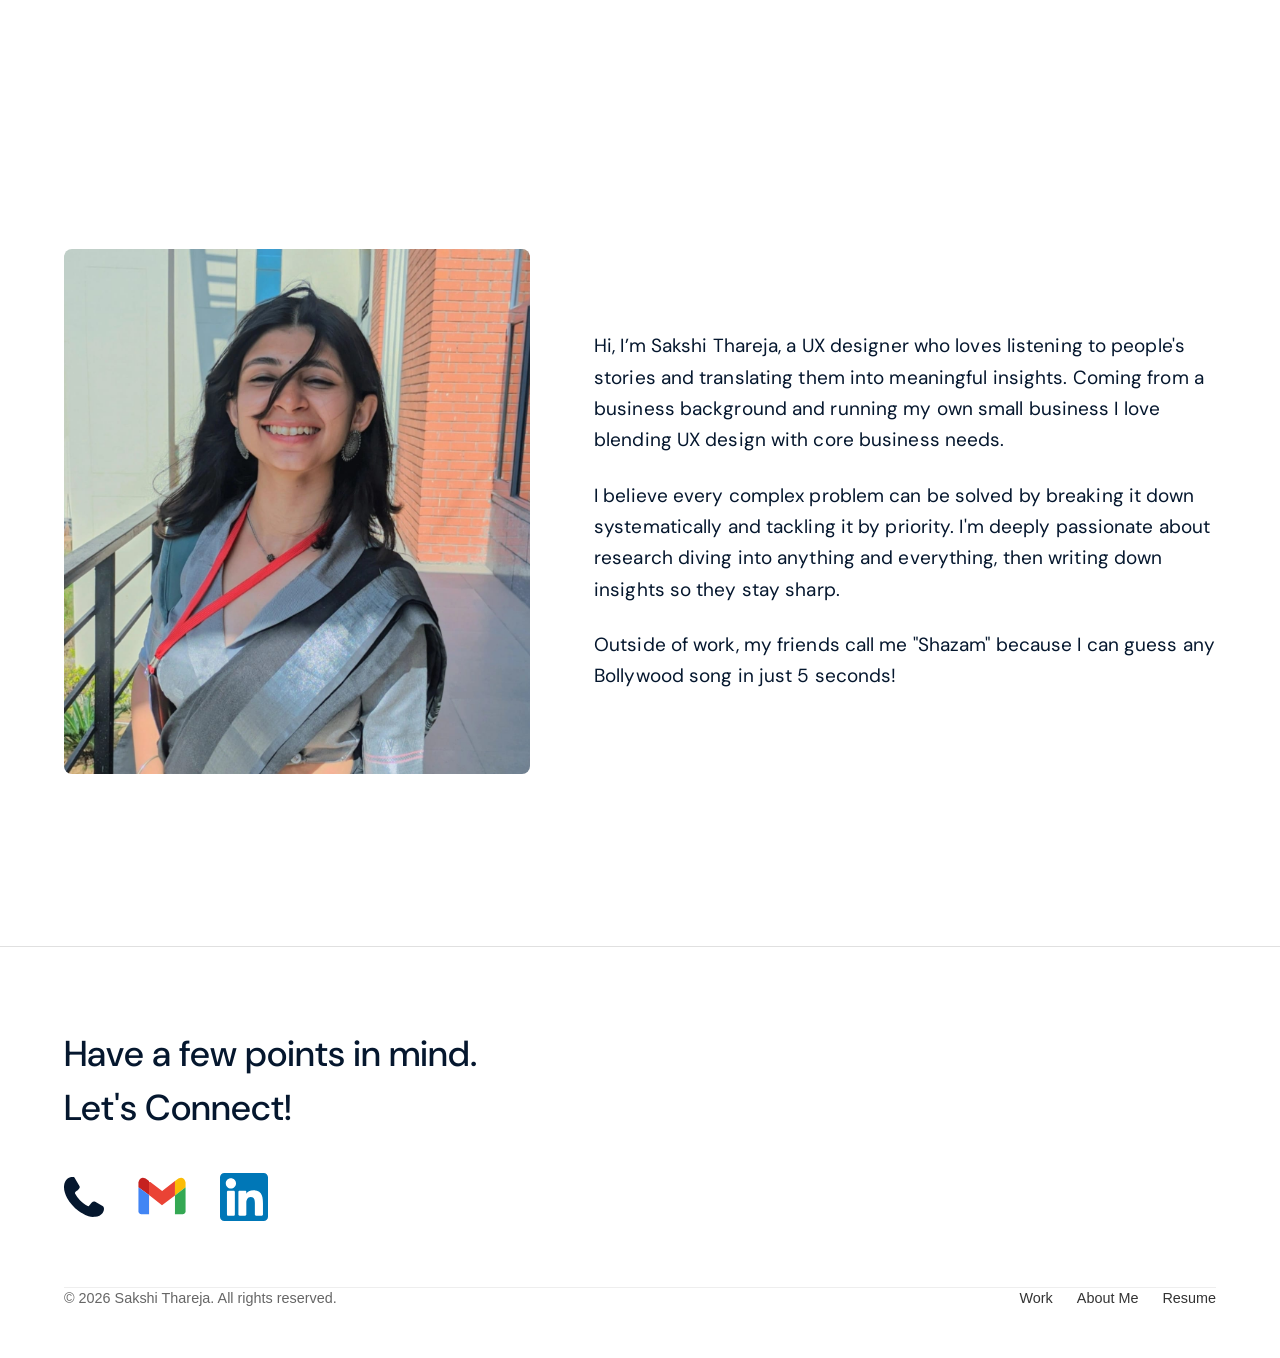
==== commit e00993f9: "Remove background dots and interactive grid from About Me page" ====
--- a/about.html
+++ b/about.html
@@ -123,9 +123,6 @@
       </svg>
     </div>
   </div>
-
-  <!-- Interactive Dot Grid Container -->
-  <div id="interactive-grid" aria-hidden="true"></div>
 
   <!-- Navigation Bar Header -->
   <header class="site-header">
--- a/style.css
+++ b/style.css
@@ -1011,18 +1011,11 @@
   color: #05172E !important;
 }
 
-body.about-page .grid-dot {
-  background-color: rgba(10, 46, 92, 0.7) !important; /* Crisp blue dots on white background */
-}
-
+body.about-page #interactive-grid,
+body.about-page .grid-dot,
 body.about-page #interactive-grid::after {
-  background-image: radial-gradient(circle, rgba(10, 46, 92, 0.95) 2px, transparent 2px) !important;
-}
-
-body.about-page .grid-cell:hover .grid-dot,
-body.about-page .grid-dot:hover {
-  background-color: #0a2e5c !important;
-  box-shadow: 0 0 10px 4px #3b76b3, 0 0 20px 6px rgba(59, 118, 179, 0.85) !important;
+  display: none !important;
+  background-image: none !important;
 }
 
 body.about-page .site-header,
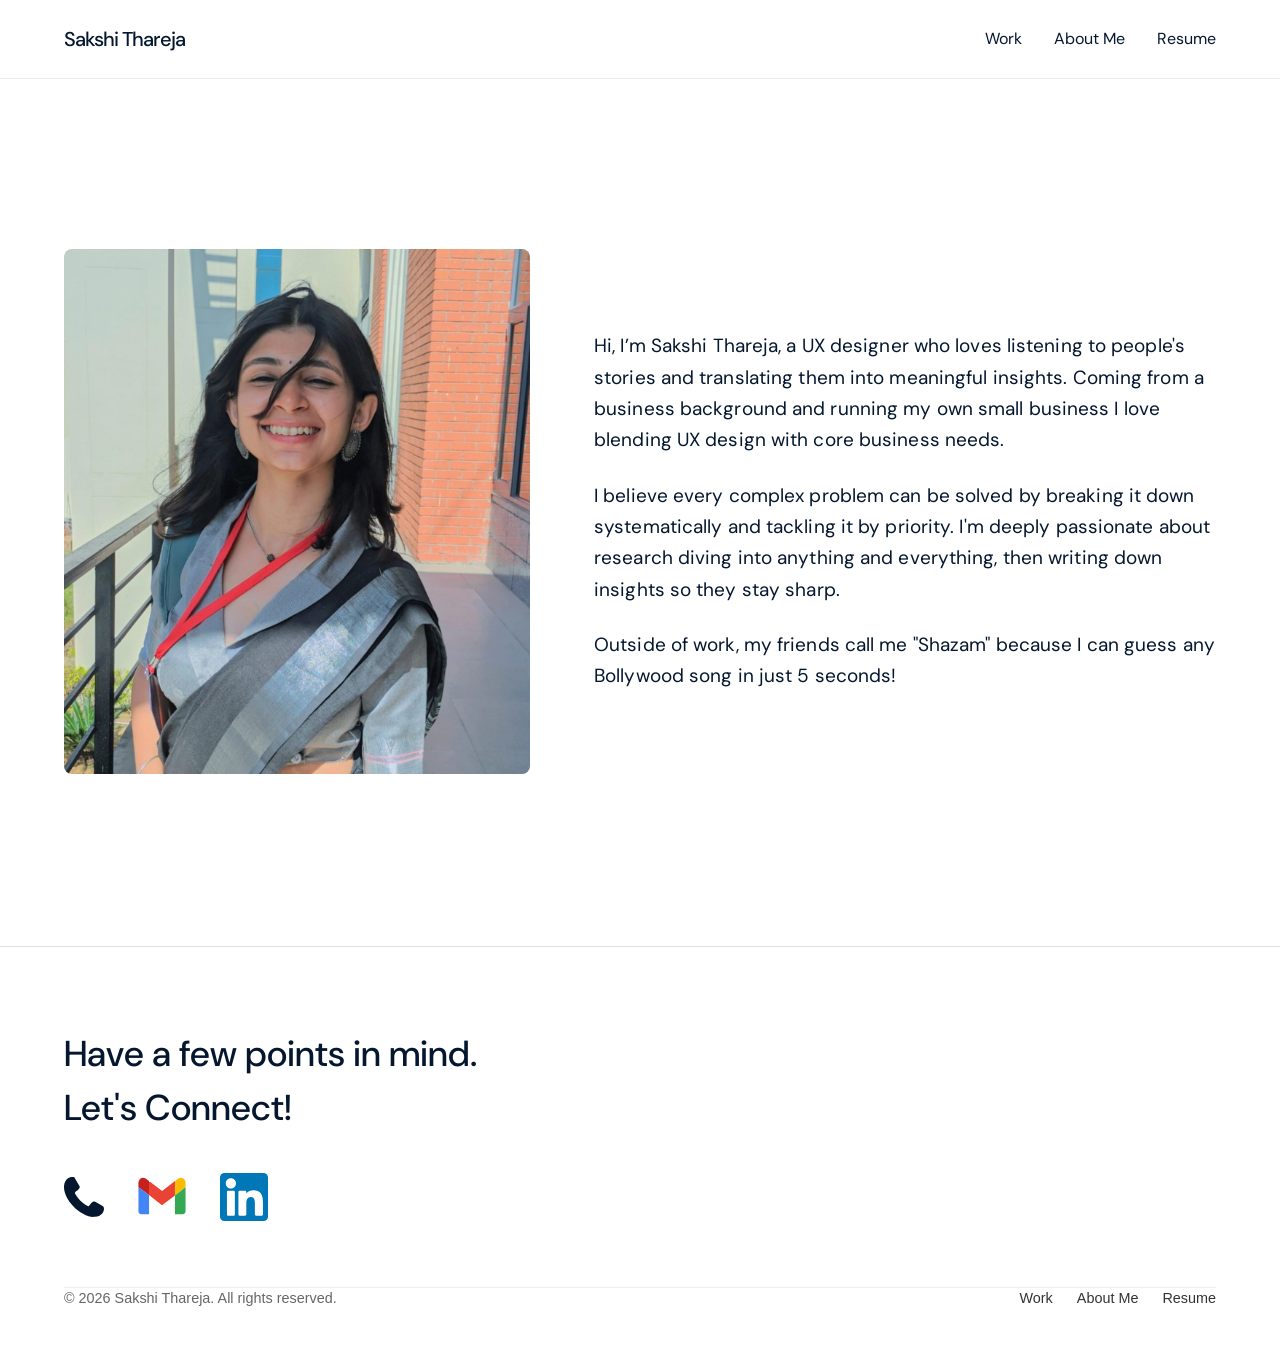
==== commit 1a332f7c: "Restore and ensure navbar visibility on About Me page" ====
--- a/about.html
+++ b/about.html
@@ -16,6 +16,11 @@
   <link rel="stylesheet" href="style.css">
   <style>
     /* Dedicated Page Styling Adjustments for about.html */
+    body.about-page .site-header {
+      opacity: 1 !important;
+      visibility: visible !important;
+      pointer-events: auto !important;
+    }
     body.about-page #about-me-section {
       margin-top: 120px !important;
       margin-bottom: 120px !important;
--- a/style.css
+++ b/style.css
@@ -1019,7 +1019,13 @@
 }
 
 body.about-page .site-header,
-body.about-page header {
+body.about-page header,
+body.about-page.is-loading .site-header,
+body.about-page.is-loading header {
+  opacity: 1 !important;
+  visibility: visible !important;
+  pointer-events: auto !important;
+  display: block !important;
   background: rgba(255, 255, 255, 0.85) !important;
   border-bottom: 1px solid rgba(0, 0, 0, 0.08) !important;
 }
